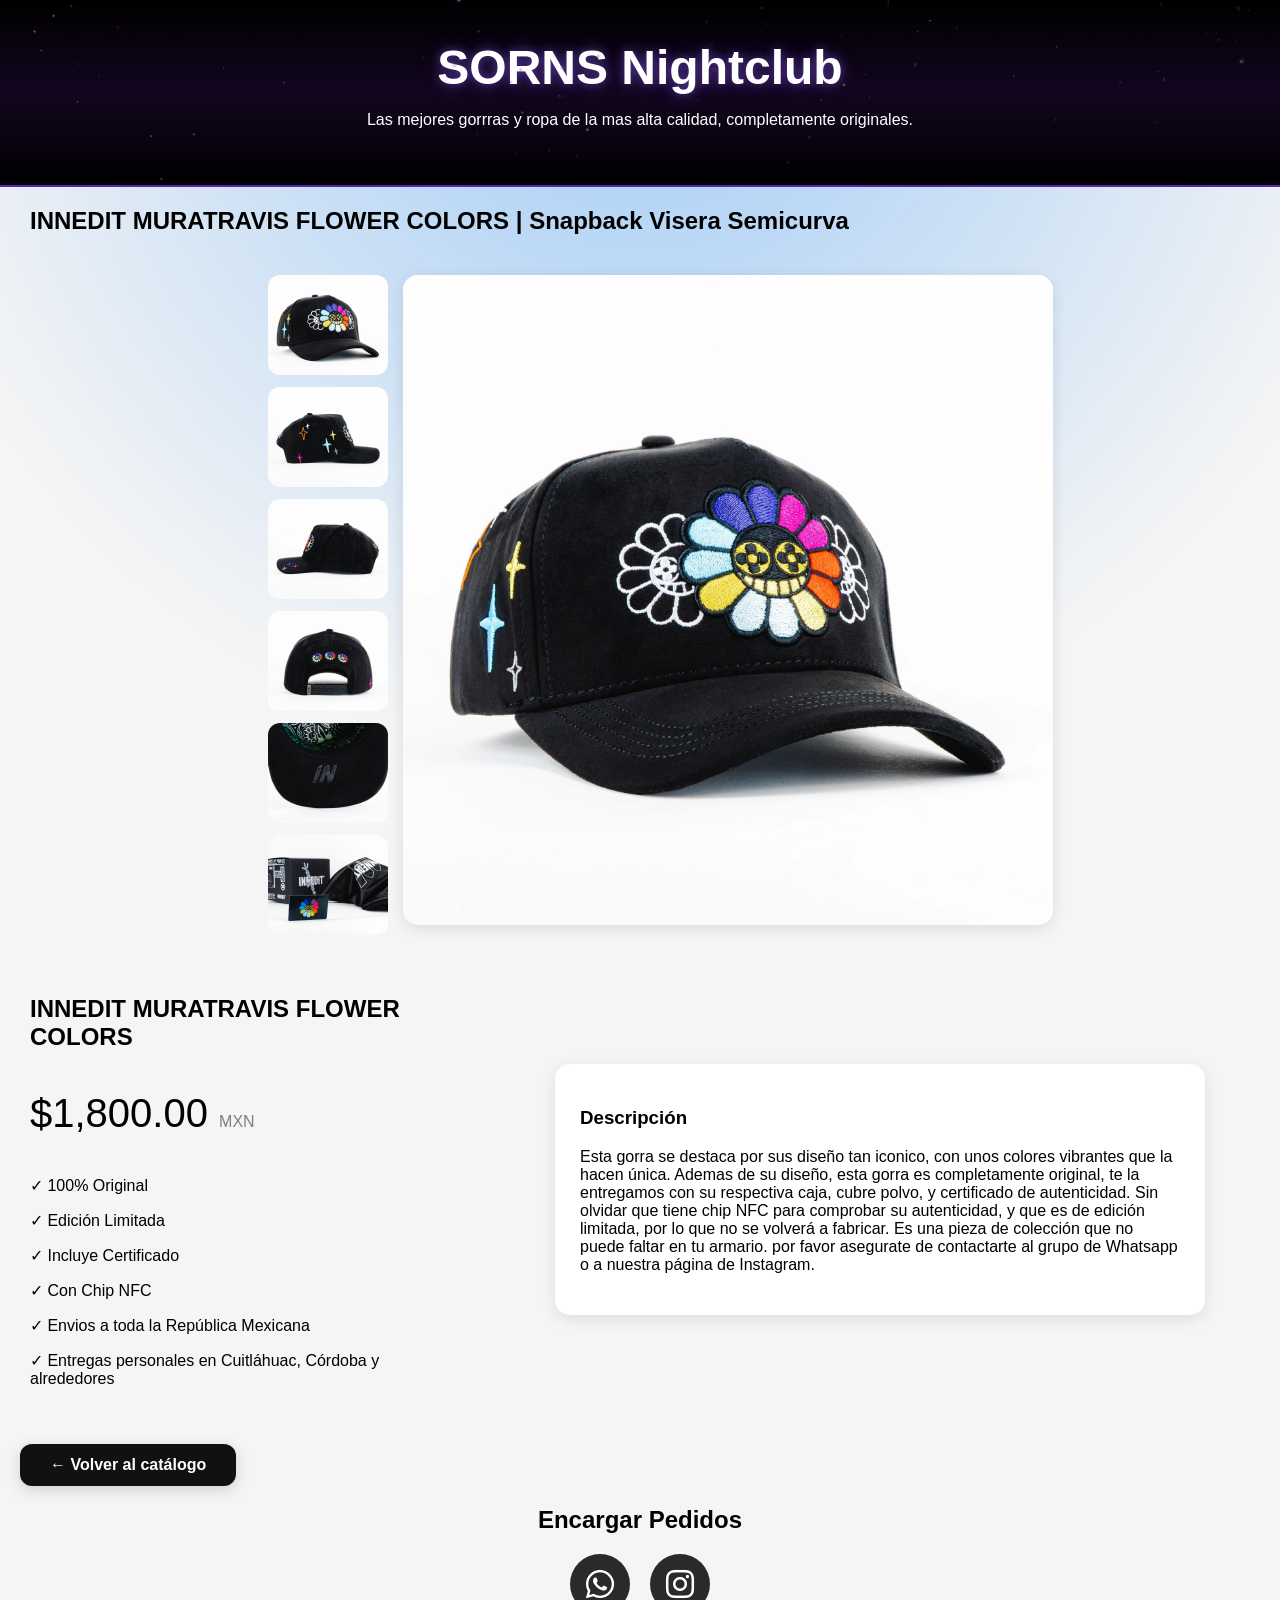
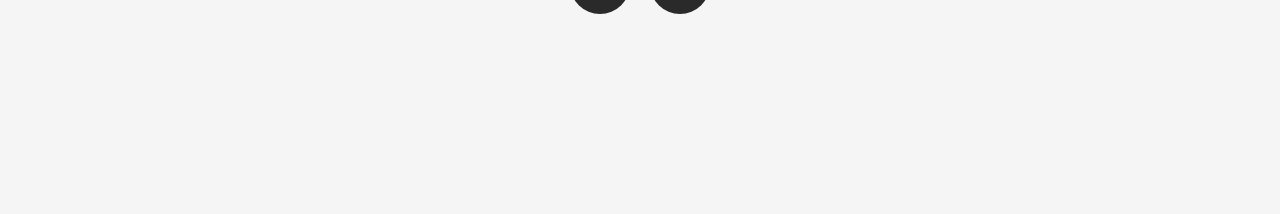
==== flower.html @ 6f7561a1 "Add files via upload" ====
<!DOCTYPE html>
<html>
<head>
    <title>Flower Colors</title>
    <link rel="stylesheet" href="styles.css">
    <link rel="stylesheet" href="https://cdnjs.cloudflare.com/ajax/libs/font-awesome/6.5.1/css/all.min.css">
    <meta name="viewport" content="width=device-width, initial-scale=1.0">
</head>
<body>
  <header>
        <h1>SORNS Nightclub</h1>
        <p>Las mejores gorrras y ropa de la mas alta calidad, completamente originales.</p>
    </header>

<h2 class="nombre-gorras">INNEDIT MURATRAVIS FLOWER COLORS | Snapback Visera Semicurva</h2>
<div class="galeria-producto">

    <div class="miniaturas">

        <img src="imagenes/flowers_frontal.webp"
        onclick="cambiarImagen(this)">

        <img src="imagenes/flowers_lado.webp"
        onclick="cambiarImagen(this)">

        <img src="imagenes/flowers_lado2.webp"
        onclick="cambiarImagen(this)">

        <img src="imagenes/flowers_back.webp"
        onclick="cambiarImagen(this)">

        <img src="imagenes/flowers_down.webp"
        onclick="cambiarImagen(this)">

        <img src="imagenes/flowers_full_set.webp"
        onclick="cambiarImagen(this)">

    </div>

    <img
        id="principal"
        class="foto-principal"
        src="imagenes/flowers_frontal.webp">

</div>
<div class="info-abajo">

    <div class="info-producto">

        <h2>INNEDIT MURATRAVIS FLOWER COLORS</h2>

        <p class="precio-paginas">
            $1,800.00 <span>MXN</span>
        </p>

        <div class="etiquetas">
            <p>✓ 100% Original</p>
            <p>✓ Edición Limitada</p>
            <p>✓ Incluye Certificado</p>
            <p>✓ Con Chip NFC</p>
            <p>✓ Envios a toda la República Mexicana</p>
            <p>✓ Entregas personales en Cuitláhuac, Córdoba y alrededores</p>
        </div>

    </div>

    <div class="descripcion">

        <h3>Descripción</h3>
<p>Esta gorra se destaca por sus diseño tan iconico, con unos colores vibrantes que la hacen única.
    Ademas de su diseño, esta gorra es completamente original, te la entregamos con su respectiva caja, cubre polvo, y certificado de autenticidad.
    Sin olvidar que tiene chip NFC para comprobar su autenticidad, y que es de edición limitada, por lo que no se volverá a fabricar. Es una pieza de colección que no puede faltar en tu armario.
    por favor asegurate de contactarte al grupo de Whatsapp o a nuestra página de Instagram.</p>
</p>
</div>
</div>

<div class="volver-container">
<a href="index.html" class="volver-boton">
    ← Volver al catálogo
</a>
</div>
 <section id="encargar-pedidos">
    <h2>Encargar Pedidos</h2>

    <div class="redes">
        <a href="https://chat.whatsapp.com/EMXRWHgowvvIhvLs0ZWQHH" target="_blank" class="whatsapp">
            <i class="fa-brands fa-whatsapp"></i>
        </a>

        <a href="https://www.instagram.com/nightclub_09/" target="_blank" class="instagram">
            <i class="fa-brands fa-instagram"></i>
        </a>
    </div>
</section>
<script>
function cambiarImagen(imagen){

    document.getElementById("principal").src = imagen.src;

}
</script>
</body>
</html>
---- styles.css ----
body{
    font-family: Arial, sans-serif;
    margin: 0;
}

header{
    text-align: center;
    padding: 20px;
}

nav{
    text-align: center;
    padding: 15px;
}

nav a{
    margin: 10px;
    text-decoration: none;
}

section{
    text-align: center;
}

img{
    border-radius: 10px;
}
.Pedidos{
    color: rgb(214, 96, 96);
}
.redes{
    display:flex;
    gap:20px;
    justify-content:center;
    margin-top:20px;
}

.redes a{
    width:60px;
    height:60px;
    border-radius:50%;
    display:flex;
    justify-content:center;
    align-items:center;
    text-decoration:none;
    font-size:32px;

    background-color:#2a2a2a;
    color:white;

    transition:0.3s;
}

.redes a:hover{
    transform:scale(1.1);
}

.whatsapp:hover{
    background-color:#25D366;
}

.instagram:hover{
    background:linear-gradient(
        45deg,
        #f09433,
        #e6683c,
        #dc2743,
        #cc2366,
        #bc1888
    );
}


.producto img{
    width:100%;
}

.producto:hover{
    transform:translateY(-10px);
}.producto{
    width:300px;
    padding:20px;
    border-radius:15px;
    background:white;

    box-shadow:0 4px 15px rgba(0,0,0,0.1);

    transition:all 0.3s ease;
}

.producto:hover{
    transform:translateY(-10px);

    box-shadow:
        0 10px 25px rgba(0,0,0,0.2),
        0 0 25px rgba(126, 77, 243, 0.4);
}
.producto img{
    width:100%;
    height:300px;
    object-fit:contain;
    border-radius:10px;
}
.productos{
    display: flex;
    justify-content: center;
    gap: 30px;
}
.productos{
    display:flex;
    justify-content:center;
    gap:30px;
}
.producto{
    display:flex;
    flex-direction:column;

}
.boton{
    display:inline-block;
    padding:12px 25px;
    background:#111;
    color:white;
    text-decoration:none;
    border-radius:8px;

    transition:all 0.3s ease;
}

.boton:hover{
    transform:translateY(-4px) scale(1.05);

    box-shadow:0 8px 20px rgba(0,0,0,0.25);
}
.boton{
    display:inline-block;
    padding:12px 25px;
    background:#111;
    color:white;
    text-decoration:none;
    border-radius:14px;

    transition:all 0.3s ease;

    box-shadow:
        0 0 5px rgba(0,0,0,0.5),
        0 0 15px rgba(0,0,0,0.3);
}
header{
    text-align:center;
    padding:40px 20px;

    background:linear-gradient(
        180deg,
        #000000,
        #12061f,
        #000000
    );

    color:white;

    border-bottom:2px solid #5b21b6;
}
header h1{
    font-size:3rem;
    margin:0;

    text-shadow:
        0 0 10px rgba(139,92,246,0.5),
        0 0 20px rgba(139,92,246,0.3);
}
header{
    position: relative;

    text-align:center;
    padding:40px 20px;

    background:linear-gradient(
        180deg,
        #000000,
        #12061f,
        #000000
    );

    color:white;
}
header::before{
    content:"";

    position:absolute;
    top:0;
    left:0;

    width:100%;
    height:100%;

    background-image:url("../imagenes/estrellas_fondo_superior.png");
    background-size:cover;
    background-position:center;

    opacity:1;

    pointer-events:none;
}
#encargar-pedidos{
    scroll-margin-top:120px;
}
html{
    scroll-behavior: smooth;
}
#encargar-pedidos{
    scroll-margin-top:120px;
    padding-bottom:200px;
}
nav{
    position: sticky;
    top: 0;
    background-color: white;
    z-index: 1000;
}
.producto{
    position: relative;

    width: 300px;
    padding: 20px;
    border-radius: 15px;
    background: white;

    box-shadow: 0 4px 15px rgba(0,0,0,0.1);
    transition: all 0.3s ease;
}
.boton:hover{
    background: linear-gradient(
        45deg,
        #25D366,
        #bc1888
    );
}
body{
    background:
        radial-gradient(circle at top,
            rgba(139,192,246,0.8),
            transparent 40%),
        #f5f5f5;
}
nav{
    background:white;
    box-shadow:0 2px 10px rgba(0,0,0,0.08);
}
.precio{
    font-size:1.2rem;
    color:#59585b;
    
}
body{
    font-family:'Poppins', sans-serif;
}
.precio-paginas{
    font-size: 2.5rem;
    font-weight: 300;
}

.precio-paginas span{
    font-size: 1rem;
    color: gray;
}
.descripcion{
    max-width:800px;
    margin:auto;
    padding:20px;
    background:white;
    border-radius:15px;
    box-shadow:0 4px 15px rgba(0,0,0,0.1);
    
}
.volver{
    display:inline-block;
    margin:20px;
    text-decoration:none;
    color:#8b5cf6;
    font-weight:bold;
}
.volver-boton{
    display:inline-block;

    padding:12px 25px;

    background:#111;
    color:white;

    text-decoration:none;

    border-radius:12px;

    font-weight:600;

    transition:all 0.3s ease;

    box-shadow:
        0 4px 15px rgba(0,0,0,0.15);
}

.volver-boton:hover{
    transform:translateY(-3px);

    background:linear-gradient(
        45deg,
        #6d28d9,
        #8b5cf6
    );

    box-shadow:
        0 0 20px rgba(139,92,246,0.4);
}
.volver-container{
    margin:40px 0 0 20px;
    text-align:left;
}

.volver-boton{
    display:inline-block;
    padding:12px 30px;
}
.galeria-producto{
    display:flex;
    align-items:flex-start;
    justify-content:center;
    gap:25px;

    width:100%;
    max-width:1400px;
    margin:40px auto 0;
    padding:0 20px;
}

.miniaturas{
    display:flex;
    flex-direction:column;
    gap:12px;
    width:120px;
}

.miniaturas img{
    width:100%;
    height:100px;
    object-fit:cover;
    cursor:pointer;
    border-radius:12px;
}

.foto-principal{
    width:650px;
    height:650px;

    object-fit:contain;

    background:white;

    border-radius:15px;

    box-shadow:0 4px 15px rgba(0,0,0,0.1);
}
.galeria-producto{
    display:flex;
    gap:15px;
    justify-content:center;
    align-items:flex-start;
}
.info-abajo{
    display:flex;

    justify-content:center;

    align-items:flex-start;

    gap:50px;

    margin-top:40px;
}

.info-producto{
    width:400px;
    margin-left:30px;
}
.descripcion{
    width:600px;

    background:white;

    padding:25px;

    border-radius:15px;

    box-shadow:0 4px 15px rgba(0,0,0,0.1);
}
.nombre-gorras{
     width:100%;
    padding-left:30px;

    white-space: nowrap;
}
.crystal{
    height:561px;
}
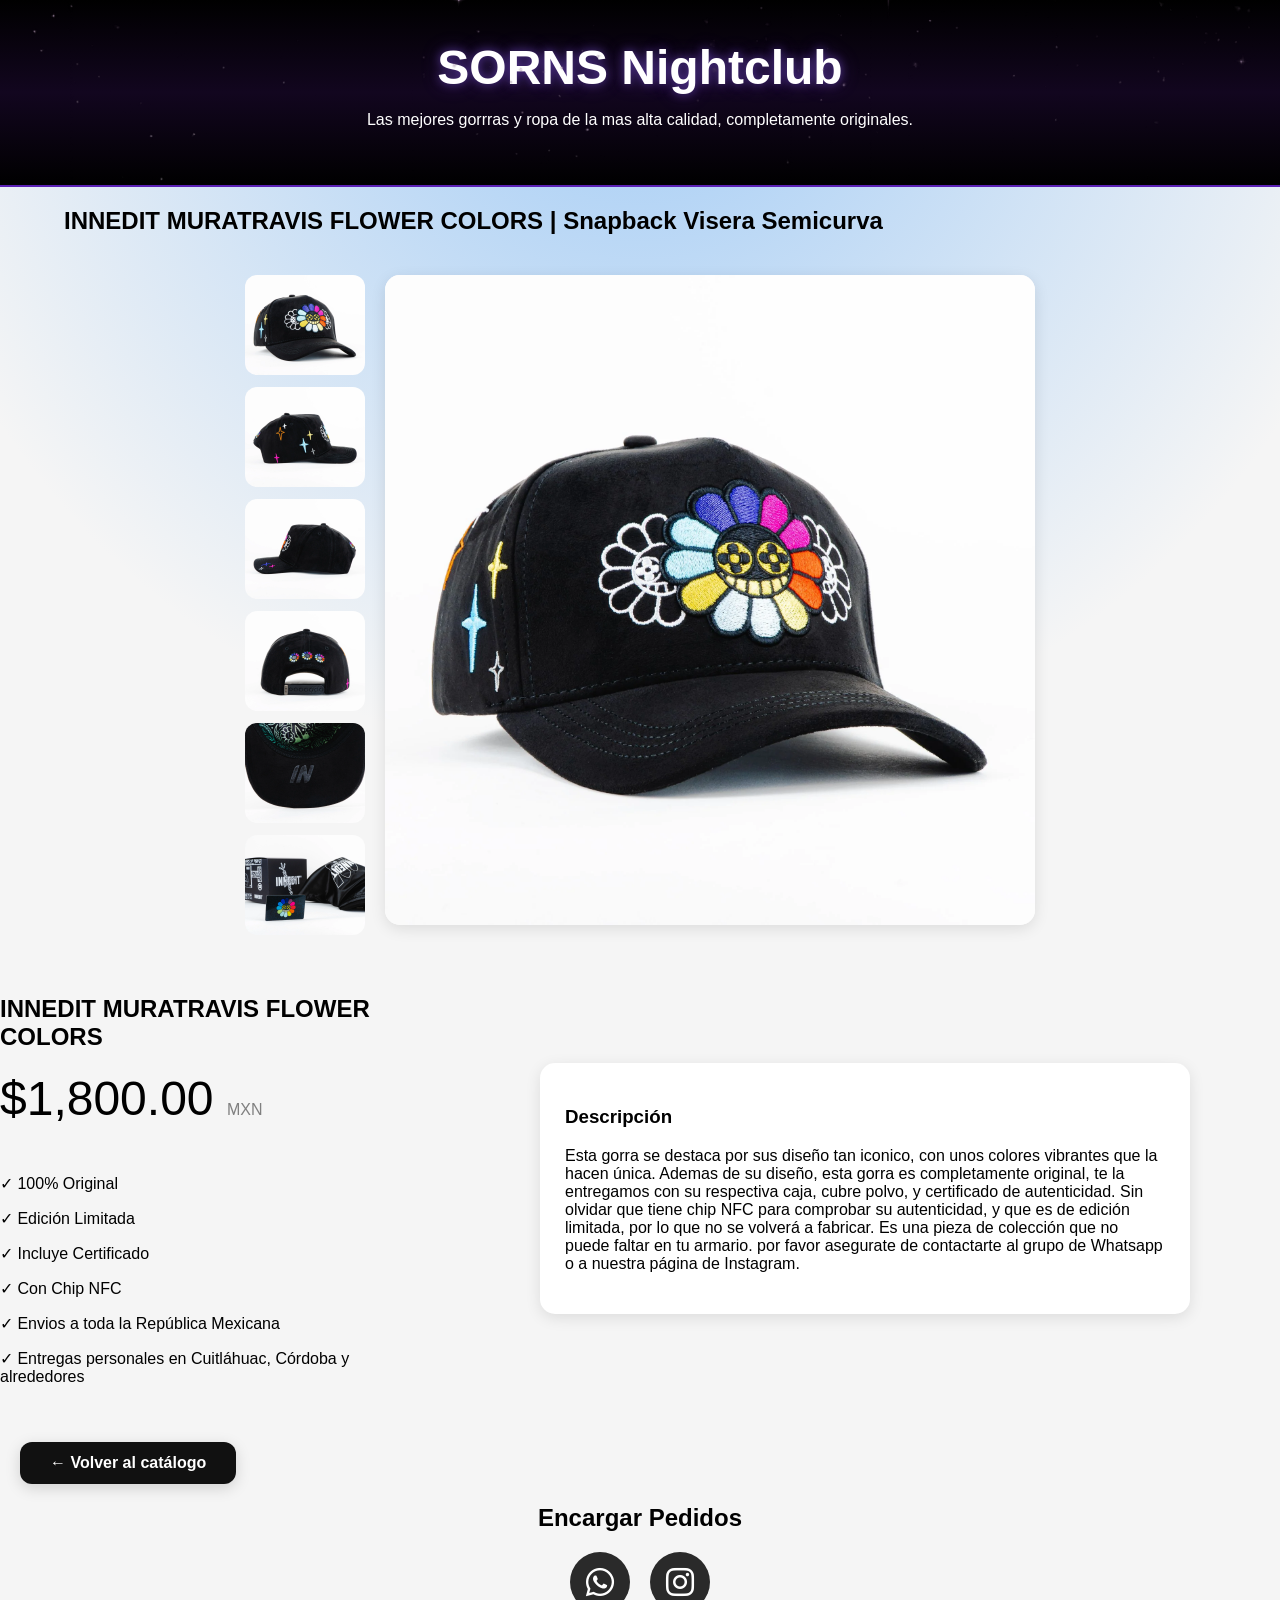
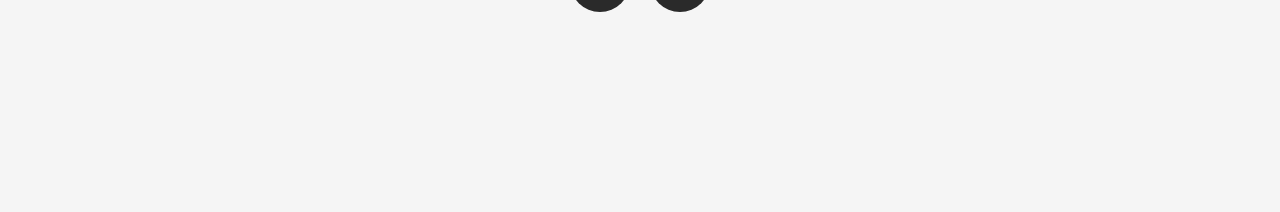
==== commit c47bbc06: "Update flower.html" ====
--- a/flower.html
+++ b/flower.html
@@ -101,4 +101,4 @@
 }
 </script>
 </body>
-</html>+</html>
--- a/styles.css
+++ b/styles.css
@@ -26,7 +26,13 @@
     border-radius: 10px;
 }
 .Pedidos{
-    color: rgb(214, 96, 96);
+    color: rgb(22, 66, 143);
+}
+.Ropa{
+    color: rgb(22, 66, 143);
+}
+.GorrasIn{
+    color: rgb(22, 66, 143);
 }
 .redes{
     display:flex;
@@ -101,16 +107,8 @@
     object-fit:contain;
     border-radius:10px;
 }
-.productos{
-    display: flex;
-    justify-content: center;
-    gap: 30px;
-}
-.productos{
-    display:flex;
-    justify-content:center;
-    gap:30px;
-}
+
+
 .producto{
     display:flex;
     flex-direction:column;
@@ -194,7 +192,7 @@
     width:100%;
     height:100%;
 
-    background-image:url("../imagenes/estrellas_fondo_superior.png");
+    background-image:url("imagenes/estrellas_fondo_superior.png");
     background-size:cover;
     background-position:center;
 
@@ -362,43 +360,327 @@
 }
 .galeria-producto{
     display:flex;
-    gap:15px;
     justify-content:center;
     align-items:flex-start;
-}
+    gap:20px;
+    max-width:1400px;
+    margin:40px auto;
+    padding:0 20px;
+    box-sizing:border-box;
+}
+
+.miniaturas{
+    display:flex;
+    flex-direction:column;
+    gap:12px;
+    width:120px;
+}
+
+.miniaturas img{
+    width:100%;
+    height:100px;
+    object-fit:cover;
+    cursor:pointer;
+    border-radius:12px;
+}
+
+.foto-principal{
+    width:650px;
+    height:650px;
+    object-fit:contain;
+    background:white;
+    border-radius:15px;
+    box-shadow:0 4px 15px rgba(0,0,0,0.1);
+}
+
+
+.crystal{
+    height:561px;
+}
+
+
+.nombre-gorras{
+    width:90%;
+    margin:20px auto;
+    padding:0 15px;
+    white-space:normal;
+    word-wrap:break-word;
+}
+
+
+
 .info-abajo{
     display:flex;
-
     justify-content:center;
-
     align-items:flex-start;
-
     gap:50px;
-
     margin-top:40px;
 }
 
 .info-producto{
     width:400px;
-    margin-left:30px;
-}
+}
+
 .descripcion{
     width:600px;
-
     background:white;
-
     padding:25px;
-
     border-radius:15px;
-
     box-shadow:0 4px 15px rgba(0,0,0,0.1);
 }
-.nombre-gorras{
-     width:100%;
-    padding-left:30px;
-
-    white-space: nowrap;
-}
-.crystal{
-    height:561px;
-}+
+/* ===== BOTON VOLVER ===== */
+
+.volver-container{
+    margin:40px 0 0 20px;
+    text-align:left;
+}
+
+.volver-boton{
+    display:inline-block;
+    padding:12px 30px;
+    background:#111;
+    color:white;
+    text-decoration:none;
+    border-radius:12px;
+    font-weight:600;
+    transition:.3s;
+}
+
+.volver-boton:hover{
+    background:linear-gradient(
+        45deg,
+        #6d28d9,
+        #8b5cf6
+    );
+
+    transform:translateY(-3px);
+}
+
+
+html,
+body{
+    overflow-x:hidden;
+    max-width:100%;
+}
+
+@media (max-width:768px){
+
+    .nombre-gorras{
+        width:95%;
+        font-size:1.6rem;
+        margin:20px auto;
+    }
+
+    .galeria-producto{
+        flex-direction:column;
+        align-items:center;
+        padding:0 10px;
+    }
+
+    .miniaturas{
+        flex-direction:row;
+        width:100%;
+        overflow-x:auto;
+        justify-content:flex-start;
+    }
+
+    .miniaturas img{
+        width:70px;
+        height:70px;
+        flex-shrink:0;
+    }
+
+    .foto-principal{
+        width:95%;
+        height:auto;
+    }
+
+    .crystal{
+        height:auto;
+    }
+
+    .info-abajo{
+        flex-direction:column;
+        align-items:center;
+        gap:20px;
+    }
+
+    .info-producto,
+    .descripcion{
+        width:90%;
+    }
+
+    .precio-paginas{
+        font-size:2rem;
+    }
+
+    .volver-container{
+        text-align:center;
+        margin:30px 0;
+    }
+
+    header h1{
+        font-size:2rem;
+    }
+
+    header p{
+        font-size:0.9rem;
+    }
+
+  
+} 
+.producto h3{
+    height: 90px;
+    display: flex;
+    align-items: center;
+    justify-content: center;
+}
+
+
+.boton{
+    margin-top: auto;
+}
+nav{
+    background:white;
+    box-shadow:0 2px 15px rgba(0,0,0,0.08);
+    padding:20px;
+}
+
+nav a{
+    text-decoration:none;
+    color:#333;
+    font-weight:600;
+    margin:0 25px;
+    padding:10px 20px;
+    border-radius:10px;
+    transition:0.3s;
+}
+
+nav a:hover{
+    background:#8b5cf6;
+    color:white;
+}
+nav a{
+    text-decoration:none;
+    color:#333;
+    font-weight:600;
+    margin:0 25px;
+}
+
+nav i{
+    margin-right:8px;
+}
+@media (max-width:768px){
+
+    nav{
+        display:flex;
+        justify-content:center;
+        align-items:center;
+        gap:15px;
+        flex-wrap:wrap;
+        padding:15px 10px;
+    }
+
+    nav a{
+        font-size:0.9rem;
+        margin:0;
+        padding:10px 15px;
+    }
+
+    nav i{
+        margin-right:5px;
+    }
+}
+*{
+    -webkit-tap-highlight-color: transparent;
+}
+.talla{
+    font-size: 1.5rem;
+    color: #666;
+    font-weight: 600;
+    text-transform: uppercase;
+    margin-bottom: 5px;
+}
+
+.precio-paginas{
+    font-size: 3rem;
+    font-weight: 300;
+    margin-top: 0;
+}
+
+.precio-paginas span{
+    font-size: 1rem;
+    color: gray;
+}
+.productos{
+    
+    
+
+    
+    overflow-y:hidden;
+
+    padding:20px;
+
+    scroll-snap-type:x mandatory;
+
+    scrollbar-width:none; 
+}
+
+.productos::-webkit-scrollbar{
+    display:none; 
+}
+
+  .producto{
+    flex:0 0 320px;
+
+
+    scroll-snap-align:center;
+
+    transition:transform .3s ease,
+               box-shadow .3s ease;
+}
+.producto:hover{
+    transform:translateY(-8px) scale(1.03);
+
+    box-shadow:
+        0 12px 30px rgba(0,0,0,.18),
+        0 0 20px rgba(139,92,246,.25);
+}
+.productos{
+    
+    scroll-behavior:smooth;
+}
+.productos{
+    cursor:grab;
+}
+
+.productos:active{
+    cursor:grabbing;
+}
+.productos{
+    scroll-snap-type:x mandatory;
+    scroll-behavior:smooth;
+}
+
+.producto{
+    scroll-snap-align:start;
+}
+.productos{
+    display:flex;
+    overflow-x:auto;
+    gap:15px;
+
+   
+
+    -webkit-overflow-scrolling:auto;
+}
+div{
+    scrollbar-width:none;
+    -ms-overflow-style:none;
+}
+
+div::-webkit-scrollbar{
+    display:none;
+}
+
